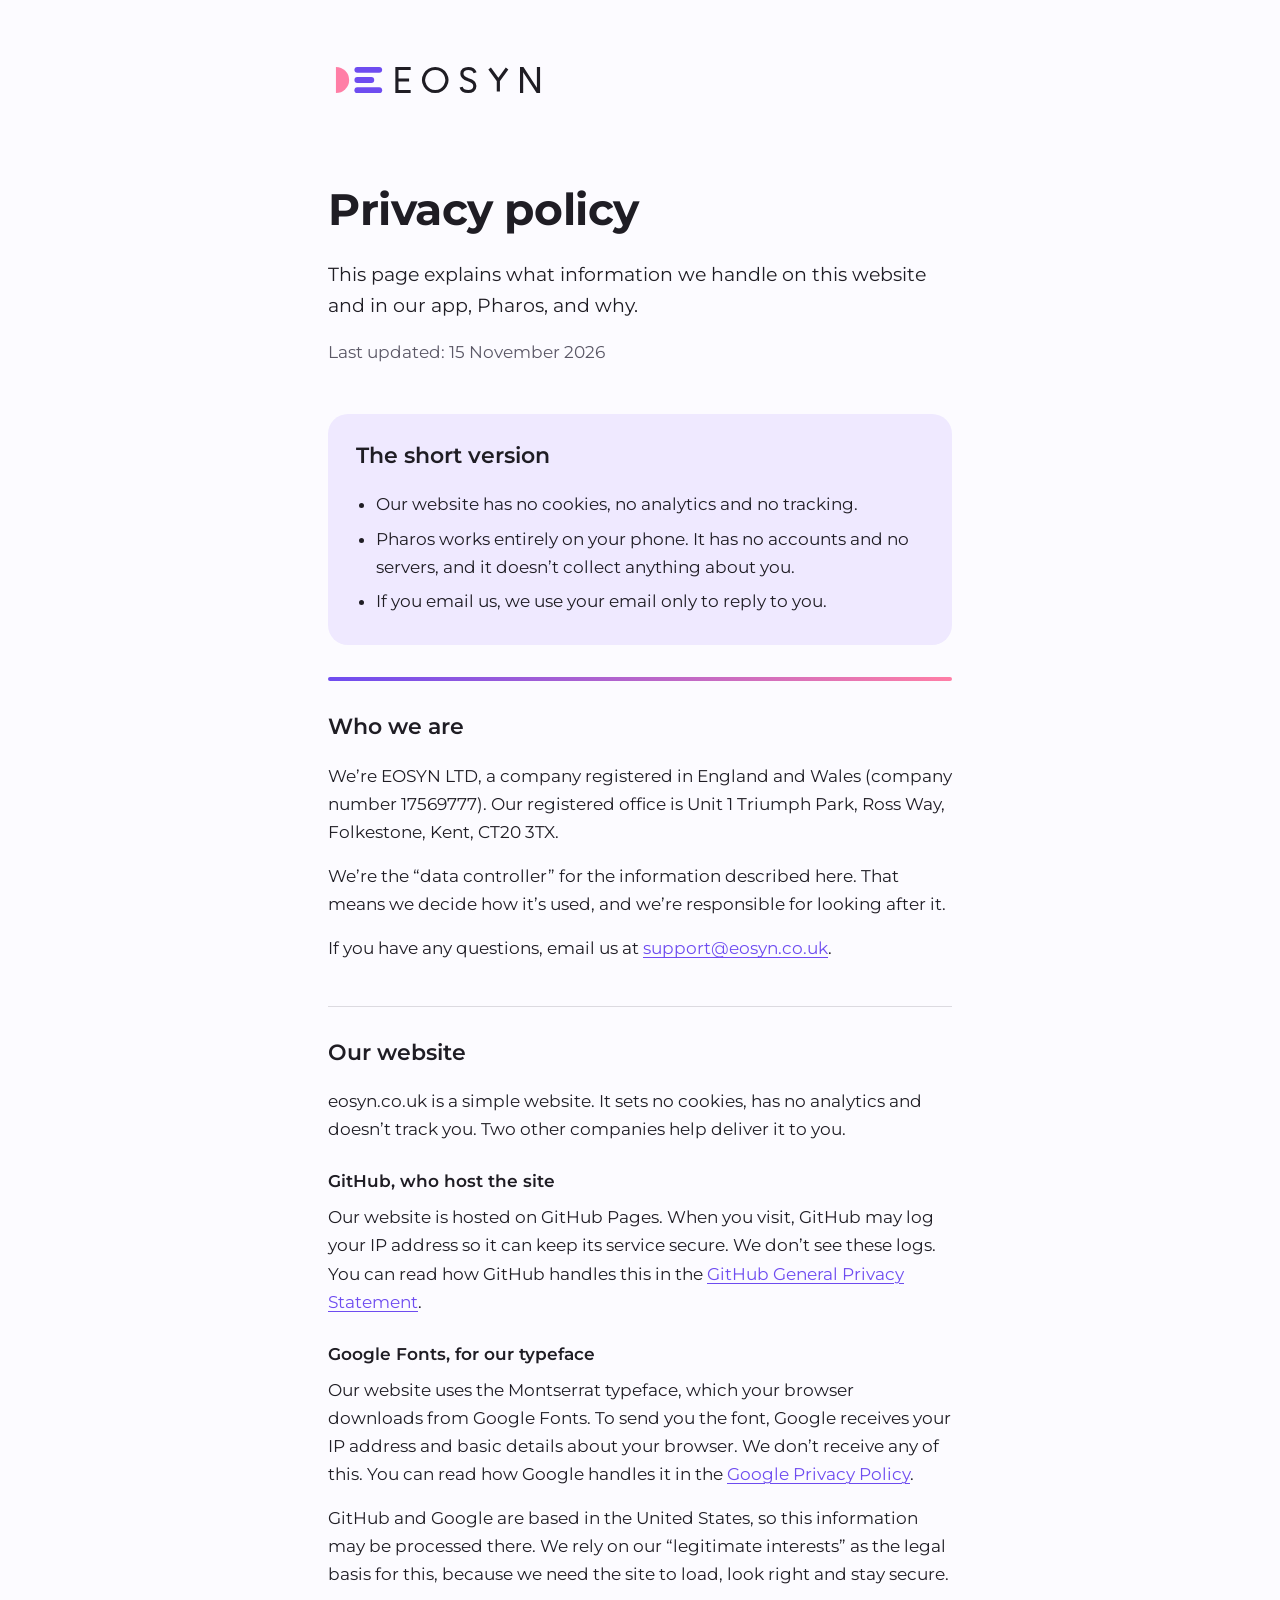
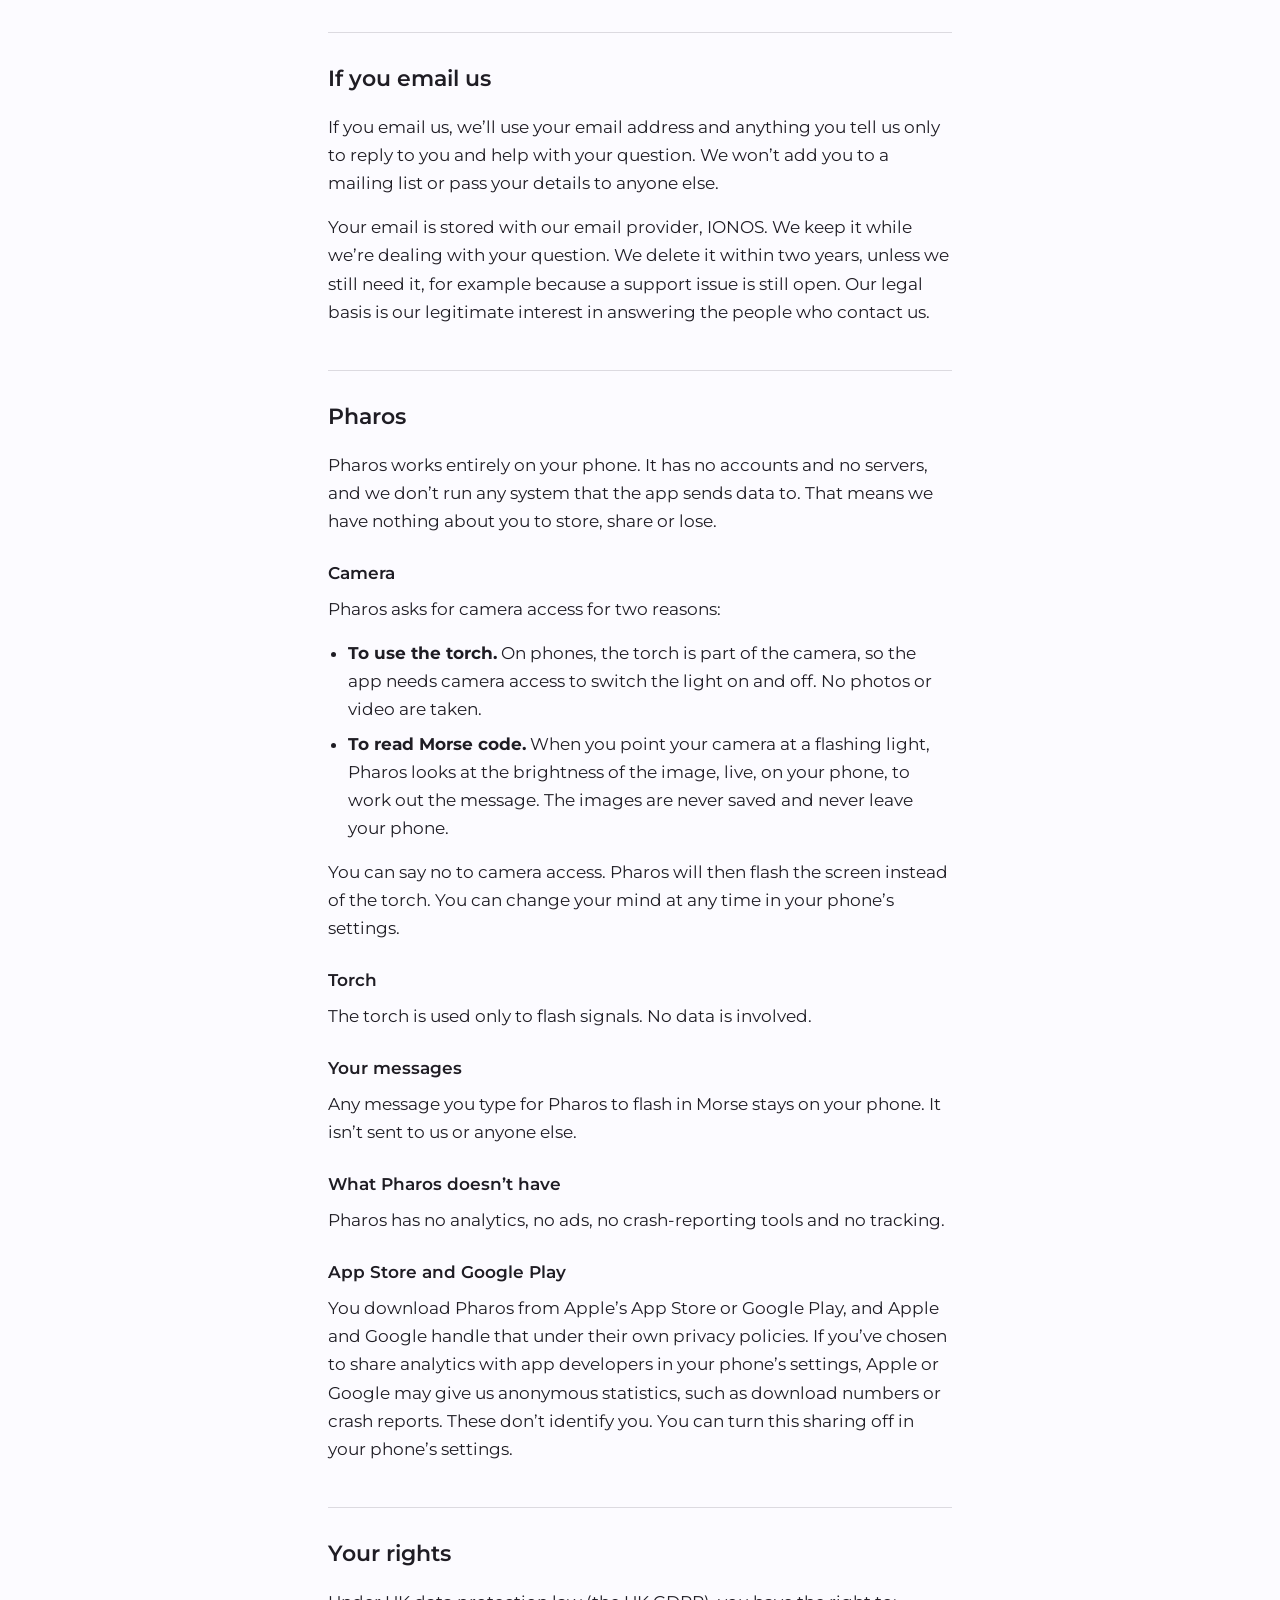
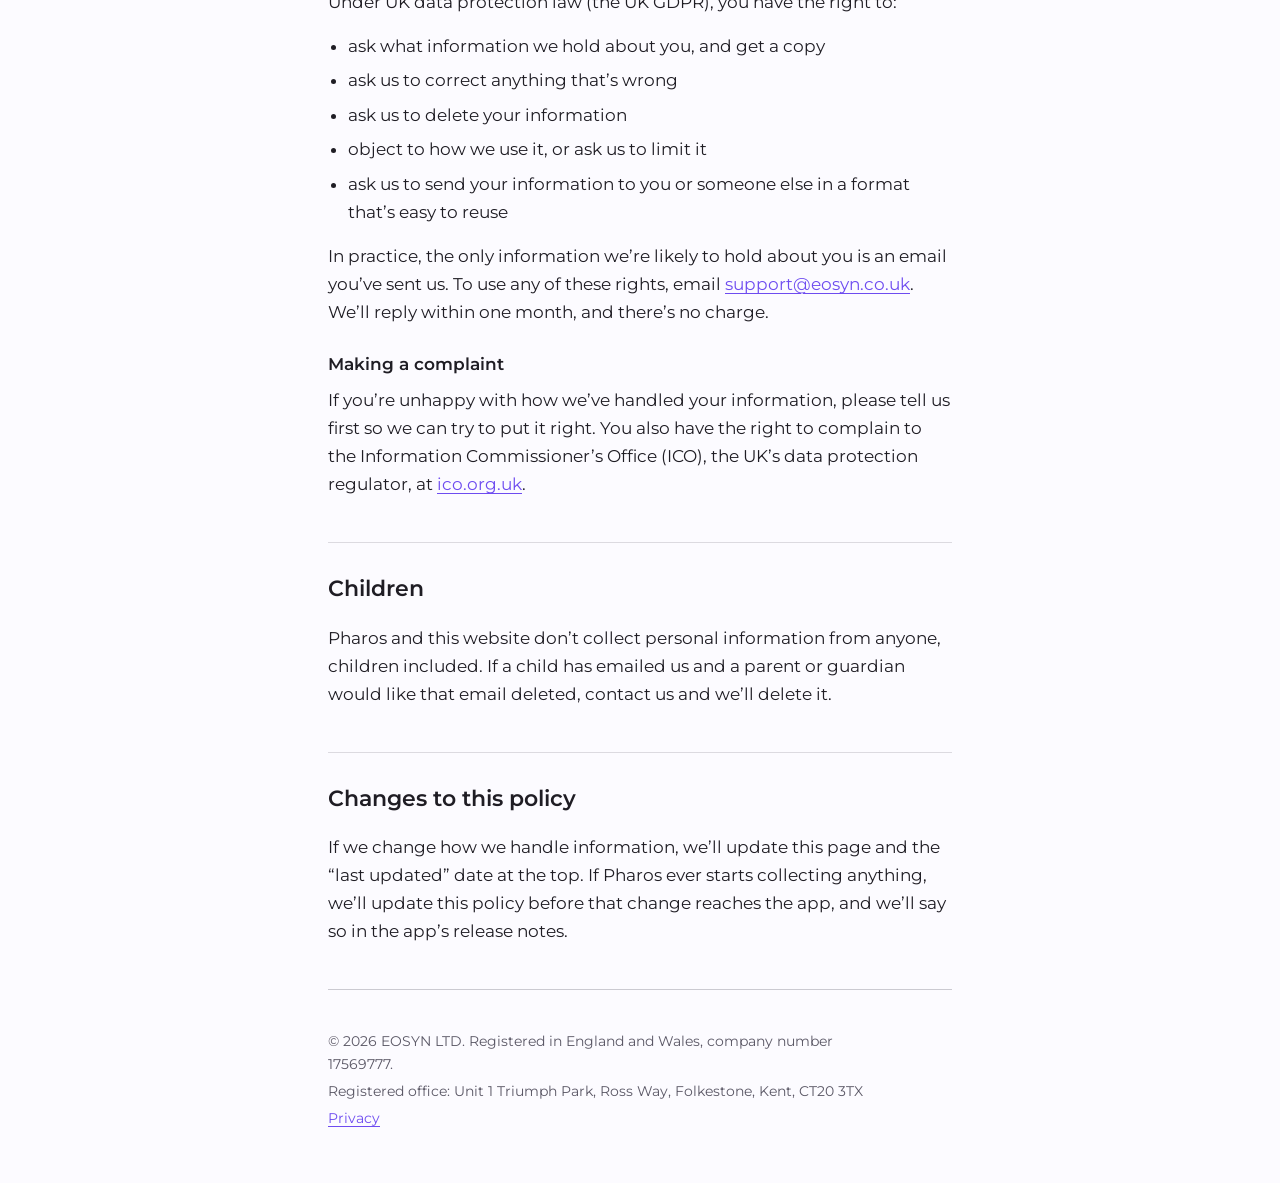
==== privacy/index.html @ 2a927d97 "feat: add privacy policy page at /privacy/ App Store and Google Play both need a privacy policy URL " ====
<!doctype html>
<html lang="en-GB">
<head>
  <meta charset="utf-8">
  <meta name="viewport" content="width=device-width, initial-scale=1, viewport-fit=cover">
  <title>Privacy policy – Eosyn</title>
  <meta name="description" content="How Eosyn handles your information on eosyn.co.uk and in our app, Pharos. The short version: we collect almost nothing.">
  <meta name="theme-color" content="#FCFBFF" media="(prefers-color-scheme: light)">
  <meta name="theme-color" content="#1F1D24" media="(prefers-color-scheme: dark)">

  <link rel="icon" href="../favicon.svg" type="image/svg+xml">
  <link rel="icon" href="../favicon.ico" sizes="any">
  <link rel="apple-touch-icon" href="../apple-touch-icon.png">
  <link rel="manifest" href="../site.webmanifest">

  <link rel="preconnect" href="https://fonts.googleapis.com">
  <link rel="preconnect" href="https://fonts.gstatic.com" crossorigin>
  <link href="https://fonts.googleapis.com/css2?family=Montserrat:wght@400;500;600;700&display=swap" rel="stylesheet">

  <link rel="stylesheet" href="../styles.css">
</head>
<body>
  <div class="wrap">
    <header>
      <a class="logo" href="../" aria-label="Eosyn home">
        <picture>
          <source srcset="../brand/eosyn-logo-for-dark-backgrounds.svg" media="(prefers-color-scheme: dark)">
          <img src="../brand/eosyn-logo-for-light-backgrounds.svg" alt="Eosyn" width="833" height="244">
        </picture>
      </a>
    </header>

    <main class="doc">
      <div class="intro">
        <h1>Privacy policy</h1>
        <p class="lead">This page explains what information we handle on this website and in our app, Pharos, and why.</p>
        <p class="muted">Last updated: 15 November 2026</p>
      </div>

      <div class="summary">
        <h2>The short version</h2>
        <ul>
          <li>Our website has no cookies, no analytics and no tracking.</li>
          <li>Pharos works entirely on your phone. It has no accounts and no servers, and it doesn’t collect anything about you.</li>
          <li>If you email us, we use your email only to reply to you.</li>
        </ul>
      </div>

      <hr class="horizon">

      <section aria-labelledby="who">
        <h2 id="who">Who we are</h2>
        <p>We’re EOSYN LTD, a company registered in England and Wales (company number 17569777). Our registered office is Unit 1 Triumph Park, Ross Way, Folkestone, Kent, CT20 3TX.</p>
        <p>We’re the “data controller” for the information described here. That means we decide how it’s used, and we’re responsible for looking after it.</p>
        <p>If you have any questions, email us at <a href="mailto:support@eosyn.co.uk">support@eosyn.co.uk</a>.</p>
      </section>

      <section aria-labelledby="website">
        <h2 id="website">Our website</h2>
        <p>eosyn.co.uk is a simple website. It sets no cookies, has no analytics and doesn’t track you. Two other companies help deliver it to you.</p>

        <h3>GitHub, who host the site</h3>
        <p>Our website is hosted on GitHub Pages. When you visit, GitHub may log your IP address so it can keep its service secure. We don’t see these logs. You can read how GitHub handles this in the <a href="https://docs.github.com/en/site-policy/privacy-policies/github-general-privacy-statement">GitHub General Privacy Statement</a>.</p>

        <h3>Google Fonts, for our typeface</h3>
        <p>Our website uses the Montserrat typeface, which your browser downloads from Google Fonts. To send you the font, Google receives your IP address and basic details about your browser. We don’t receive any of this. You can read how Google handles it in the <a href="https://policies.google.com/privacy">Google Privacy Policy</a>.</p>

        <p>GitHub and Google are based in the United States, so this information may be processed there. We rely on our “legitimate interests” as the legal basis for this, because we need the site to load, look right and stay secure.</p>
      </section>

      <section aria-labelledby="email">
        <h2 id="email">If you email us</h2>
        <p>If you email us, we’ll use your email address and anything you tell us only to reply to you and help with your question. We won’t add you to a mailing list or pass your details to anyone else.</p>
        <p>Your email is stored with our email provider, IONOS. We keep it while we’re dealing with your question. We delete it within two years, unless we still need it, for example because a support issue is still open. Our legal basis is our legitimate interest in answering the people who contact us.</p>
      </section>

      <section aria-labelledby="pharos">
        <h2 id="pharos">Pharos</h2>
        <p>Pharos works entirely on your phone. It has no accounts and no servers, and we don’t run any system that the app sends data to. That means we have nothing about you to store, share or lose.</p>

        <h3>Camera</h3>
        <p>Pharos asks for camera access for two reasons:</p>
        <ul>
          <li><strong>To use the torch.</strong> On phones, the torch is part of the camera, so the app needs camera access to switch the light on and off. No photos or video are taken.</li>
          <li><strong>To read Morse code.</strong> When you point your camera at a flashing light, Pharos looks at the brightness of the image, live, on your phone, to work out the message. The images are never saved and never leave your phone.</li>
        </ul>
        <p>You can say no to camera access. Pharos will then flash the screen instead of the torch. You can change your mind at any time in your phone’s settings.</p>

        <h3>Torch</h3>
        <p>The torch is used only to flash signals. No data is involved.</p>

        <h3>Your messages</h3>
        <p>Any message you type for Pharos to flash in Morse stays on your phone. It isn’t sent to us or anyone else.</p>

        <h3>What Pharos doesn’t have</h3>
        <p>Pharos has no analytics, no ads, no crash-reporting tools and no tracking.</p>

        <h3>App Store and Google Play</h3>
        <p>You download Pharos from Apple’s App Store or Google Play, and Apple and Google handle that under their own privacy policies. If you’ve chosen to share analytics with app developers in your phone’s settings, Apple or Google may give us anonymous statistics, such as download numbers or crash reports. These don’t identify you. You can turn this sharing off in your phone’s settings.</p>
      </section>

      <section aria-labelledby="rights">
        <h2 id="rights">Your rights</h2>
        <p>Under UK data protection law (the UK GDPR), you have the right to:</p>
        <ul>
          <li>ask what information we hold about you, and get a copy</li>
          <li>ask us to correct anything that’s wrong</li>
          <li>ask us to delete your information</li>
          <li>object to how we use it, or ask us to limit it</li>
          <li>ask us to send your information to you or someone else in a format that’s easy to reuse</li>
        </ul>
        <p>In practice, the only information we’re likely to hold about you is an email you’ve sent us. To use any of these rights, email <a href="mailto:support@eosyn.co.uk">support@eosyn.co.uk</a>. We’ll reply within one month, and there’s no charge.</p>

        <h3>Making a complaint</h3>
        <p>If you’re unhappy with how we’ve handled your information, please tell us first so we can try to put it right. You also have the right to complain to the Information Commissioner’s Office (ICO), the UK’s data protection regulator, at <a href="https://ico.org.uk">ico.org.uk</a>.</p>
      </section>

      <section aria-labelledby="children">
        <h2 id="children">Children</h2>
        <p>Pharos and this website don’t collect personal information from anyone, children included. If a child has emailed us and a parent or guardian would like that email deleted, contact us and we’ll delete it.</p>
      </section>

      <section aria-labelledby="changes">
        <h2 id="changes">Changes to this policy</h2>
        <p>If we change how we handle information, we’ll update this page and the “last updated” date at the top. If Pharos ever starts collecting anything, we’ll update this policy before that change reaches the app, and we’ll say so in the app’s release notes.</p>
      </section>
    </main>

    <footer>
      <p>© <span id="year">2026</span> EOSYN LTD. Registered in England and Wales, company number 17569777.</p>
      <p>Registered office: Unit 1 Triumph Park, Ross Way, Folkestone, Kent, CT20 3TX</p>
      <p><a href="../privacy/">Privacy</a></p>
    </footer>
  </div>

  <script>
    document.getElementById("year").textContent = new Date().getFullYear();
  </script>
</body>
</html>
---- styles.css ----
/* Brand tokens from docs/brand.md */
:root {
  --eosyn-main: #1F1D24;
  --eosyn-primary: #6E4CF0;
  --eosyn-sunrise: #FF7EA6;
  --eosyn-soft: #EFE9FF;
  --eosyn-base: #FCFBFF;
  --eosyn-gradient: linear-gradient(90deg, #6E4CF0, #FF7EA6);

  --bg: var(--eosyn-base);
  --text: var(--eosyn-main);
  --muted: #5B5866;
  --link: var(--eosyn-primary);
  --panel: var(--eosyn-soft);

  color-scheme: light;
  box-sizing: border-box;
  padding-top: env(safe-area-inset-top, 0px);
  padding-bottom: env(safe-area-inset-bottom, 0px);
}

/* Dark mode: Sunrise on Main passes AA for text; Primary on Main doesn't, so links switch to Sunrise. */
@media (prefers-color-scheme: dark) {
  :root {
    --bg: var(--eosyn-main);
    --text: var(--eosyn-base);
    --muted: #B9B4C7;
    --link: var(--eosyn-sunrise);
    --panel: #2A2731;
    color-scheme: dark;
  }
}

*, *::before, *::after { box-sizing: inherit; }

html, body { margin: 0; }

body {
  background: var(--bg);
  color: var(--text);
  font-family: "Montserrat", "Segoe UI", Roboto, Helvetica, Arial, sans-serif;
  font-size: 1.0625rem;
  line-height: 1.65;
  -webkit-font-smoothing: antialiased;
}

.wrap {
  max-width: 42rem;
  margin: 0 auto;
  padding: 0 1.5rem;
}

header { padding: 3rem 0 0; }

.logo img {
  display: block;
  width: 220px;   /* comfortably above the 120px minimum in brand.md */
  height: auto;
}

.intro { padding: 4.5rem 0 3rem; }

h1 {
  font-size: clamp(2rem, 5vw, 2.75rem);
  font-weight: 700;
  line-height: 1.15;
  letter-spacing: -0.01em;
  margin: 0 0 1.5rem;
  max-width: 18ch;
}

p { margin: 0 0 1rem; max-width: 62ch; }

.lead { font-size: 1.1875rem; }

.muted { color: var(--muted); }

/* The one use of the sunrise gradient: a horizon line where the light comes up. */
.horizon {
  height: 4px;
  border-radius: 2px;
  background: var(--eosyn-gradient);
  border: 0;
  margin: 0;
  width: 100%;
}

section { padding: 3rem 0; }

h2 {
  font-size: 1.375rem;
  font-weight: 600;
  margin: 0 0 1rem;
}

.app {
  display: grid;
  grid-template-columns: 96px 1fr;
  gap: 1.5rem;
  align-items: start;
  background: var(--panel);
  border-radius: 20px;
  padding: 1.75rem;
}

.app img {
  width: 96px;
  height: 96px;
  border-radius: 22.37%;   /* matches the iOS icon mask, per the Pharos brand README */
  display: block;
}

.app h3 {
  font-size: 1.25rem;
  font-weight: 600;
  margin: 0 0 0.25rem;
}

.app .status {
  font-size: 0.9375rem;
  font-weight: 500;
  color: var(--muted);
  margin-bottom: 0.75rem;
}

.app p:last-child { margin-bottom: 0; }

a {
  color: var(--link);
  text-underline-offset: 0.2em;
  text-decoration-thickness: 1px;
}
a:hover { text-decoration-thickness: 2px; }
a:focus-visible {
  outline: 2px solid var(--link);
  outline-offset: 3px;
  border-radius: 2px;
}

.email {
  font-size: 1.1875rem;
  font-weight: 600;
}

footer {
  padding: 2.5rem 0 3rem;
  font-size: 0.875rem;
  color: var(--muted);
  border-top: 1px solid color-mix(in srgb, var(--muted) 30%, transparent);
}
footer p { margin: 0 0 0.25rem; }

@media (max-width: 30rem) {
  header { padding-top: 2rem; }
  .intro { padding-top: 3rem; }
  .logo img { width: 180px; }
  .app { grid-template-columns: 1fr; }
  .app img { width: 80px; height: 80px; }
}

/* Long-form pages (e.g. the privacy policy): tighter sections than the homepage, so a long page doesn't feel sparse. */
.doc .intro { padding-bottom: 2rem; }
.doc section { padding: 1.75rem 0; }
.doc section + section { border-top: 1px solid color-mix(in srgb, var(--muted) 20%, transparent); }
.doc h3 {
  font-size: 1.0625rem;
  font-weight: 600;
  margin: 1.5rem 0 0.5rem;
}
.doc ul { margin: 0 0 1rem; padding-left: 1.25rem; max-width: 62ch; }
.doc li { margin-bottom: 0.4rem; }
.summary {
  background: var(--panel);
  border-radius: 20px;
  padding: 1.5rem 1.75rem;
  margin-bottom: 2rem;
}
.summary ul { margin-bottom: 0; }
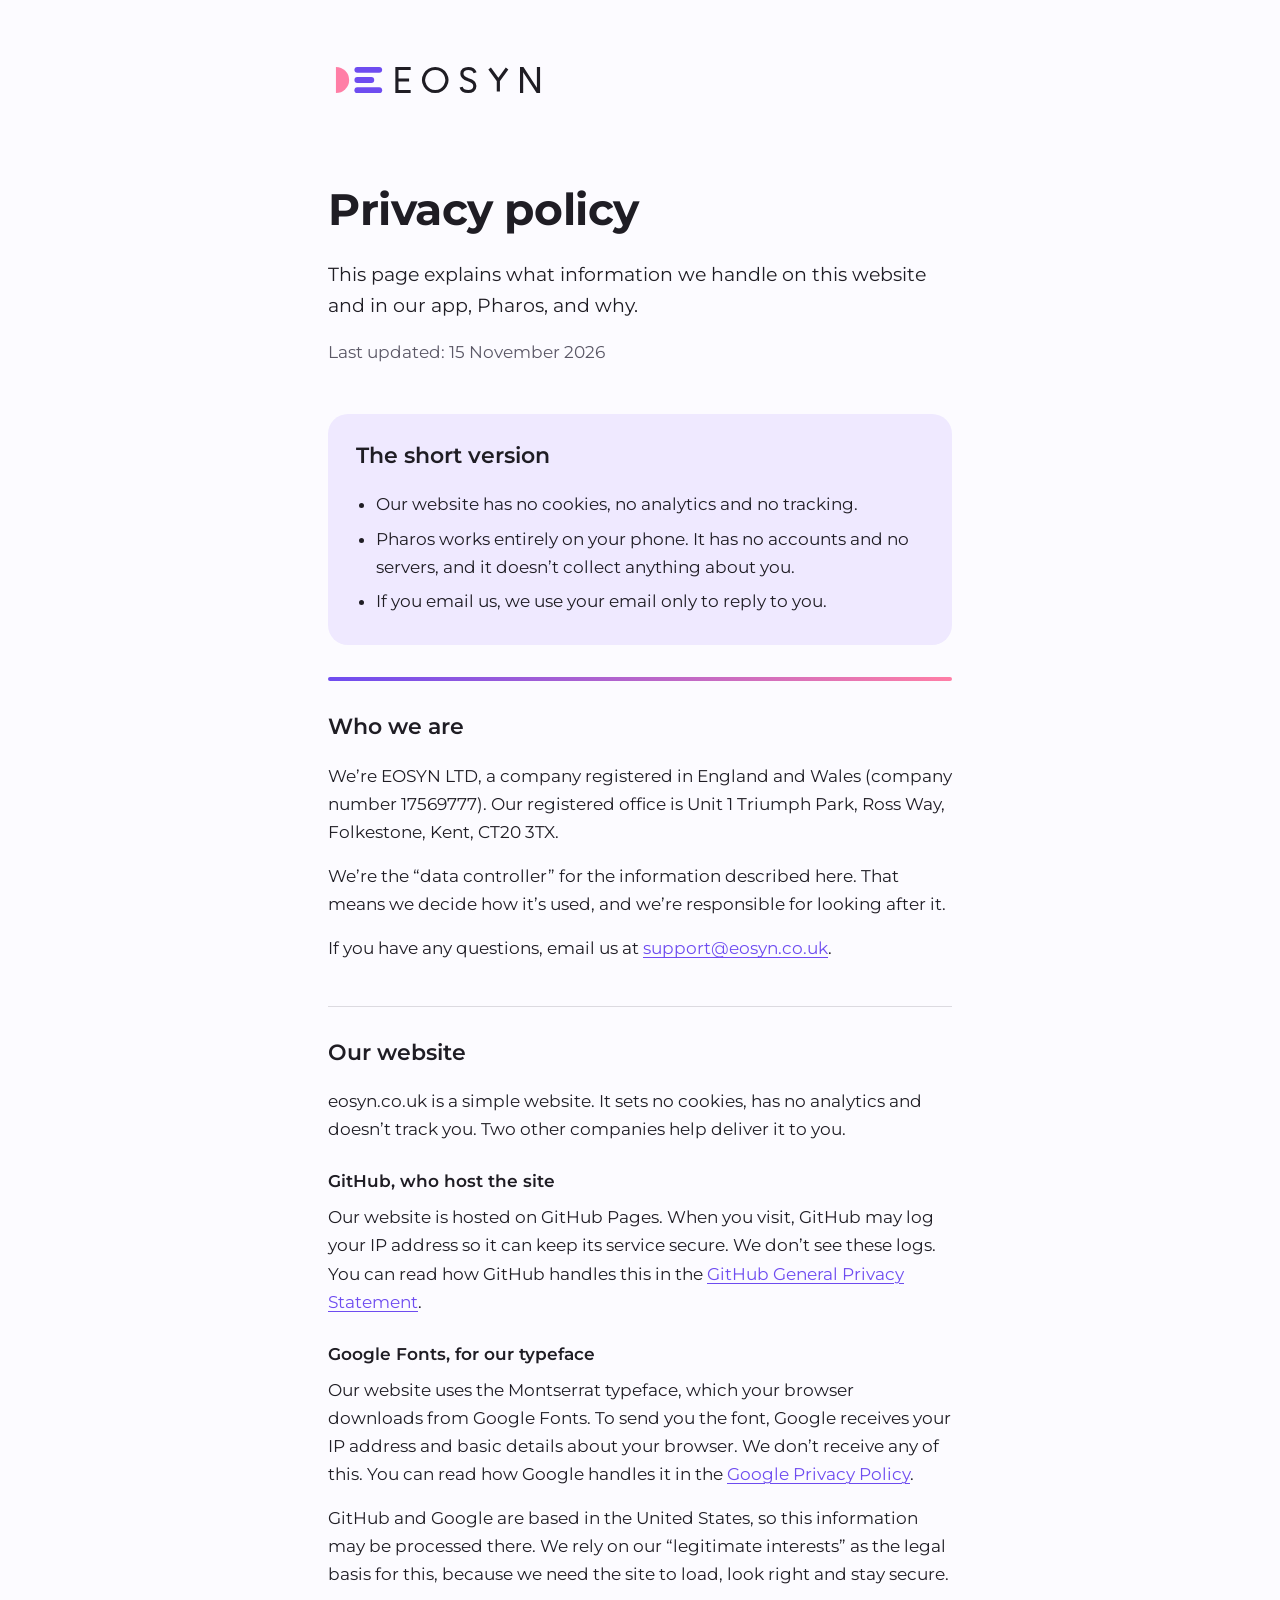
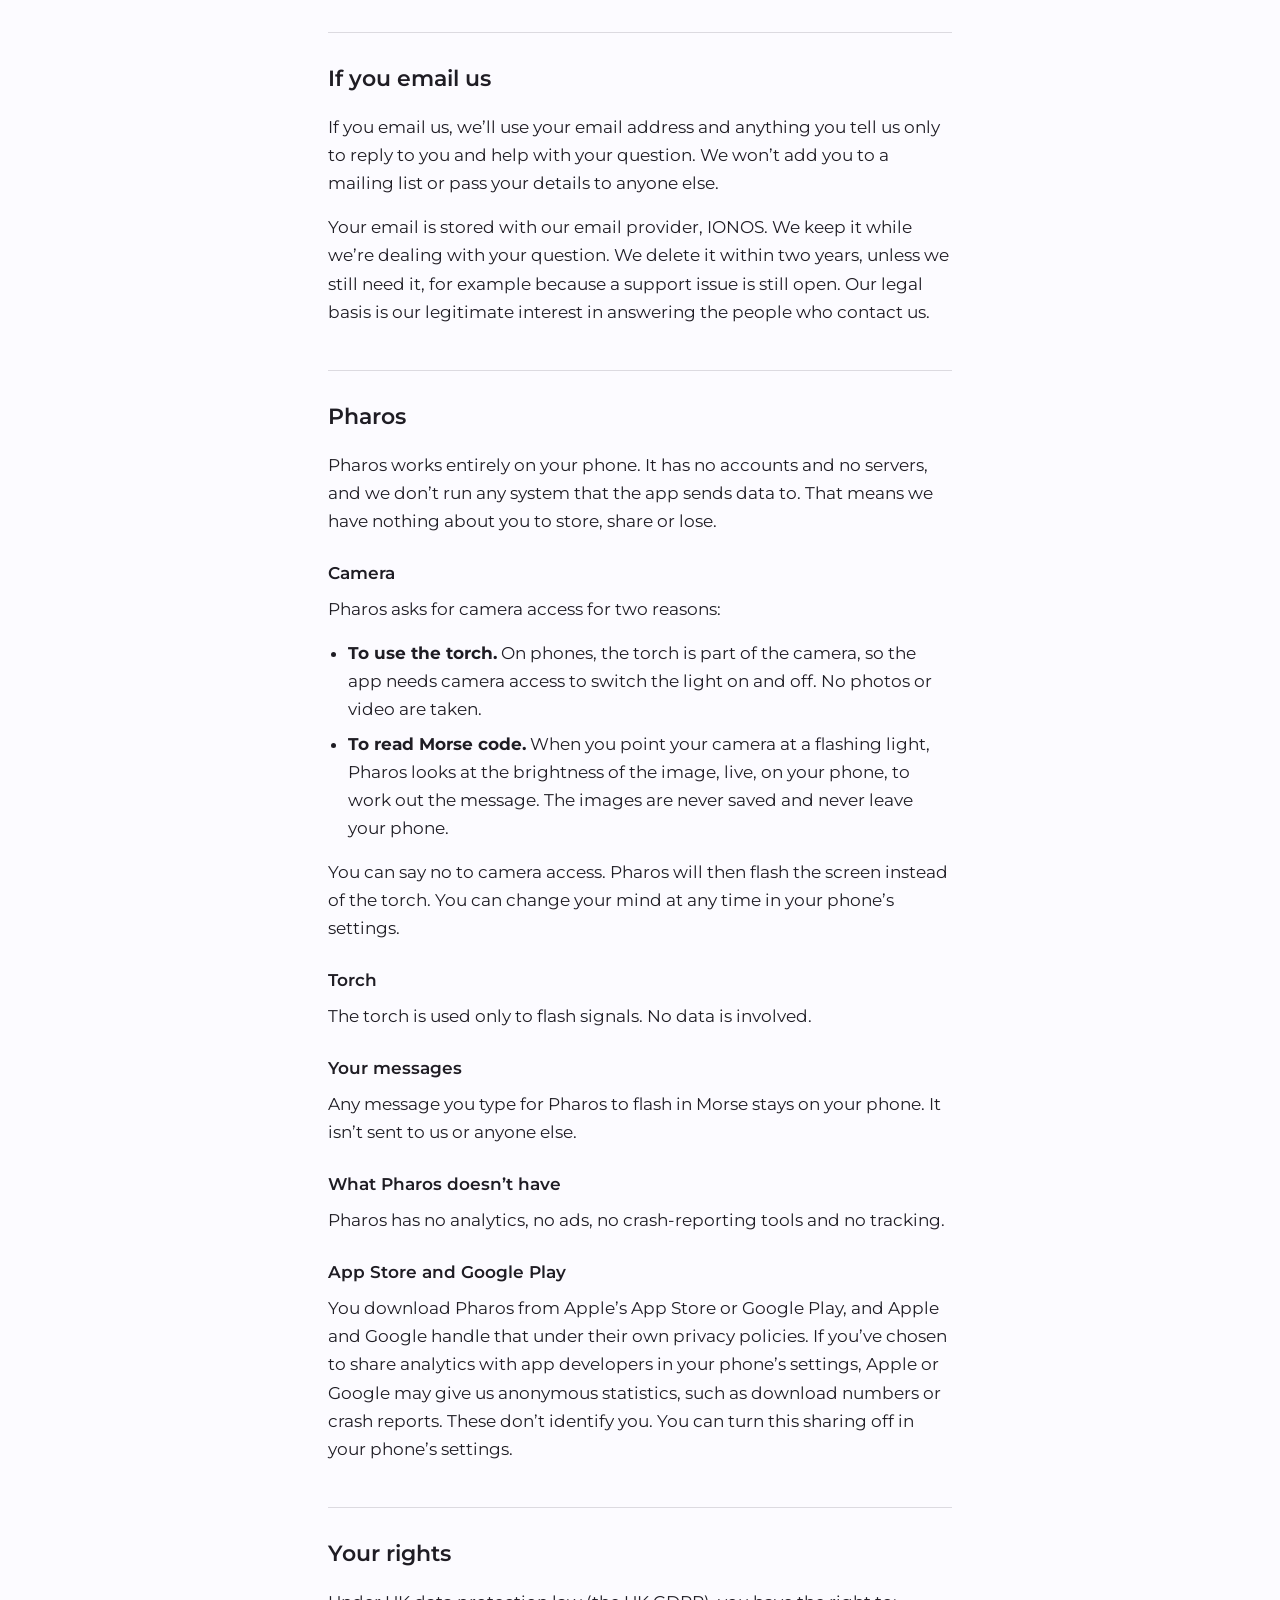
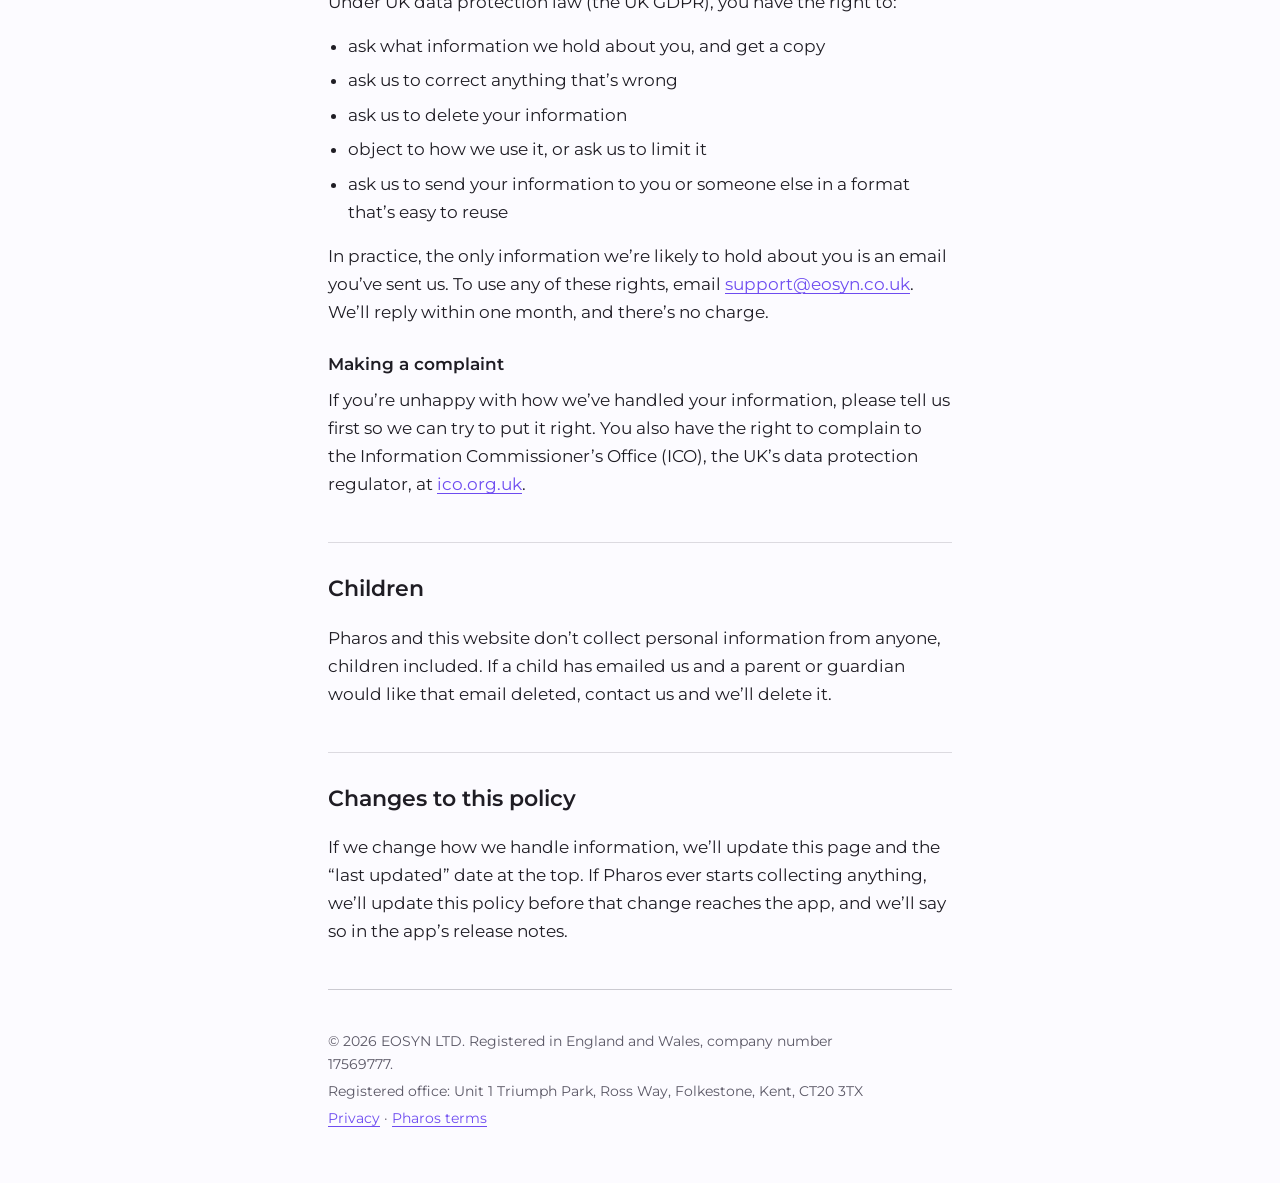
==== commit 801a5154: "feat: add Pharos terms of use page at /pharos/terms/ Content from the founders' pharos-terms.md, sty" ====
--- a/privacy/index.html
+++ b/privacy/index.html
@@ -129,7 +129,7 @@
     <footer>
       <p>© <span id="year">2026</span> EOSYN LTD. Registered in England and Wales, company number 17569777.</p>
       <p>Registered office: Unit 1 Triumph Park, Ross Way, Folkestone, Kent, CT20 3TX</p>
-      <p><a href="../privacy/">Privacy</a></p>
+      <p><a href="../privacy/">Privacy</a> · <a href="../pharos/terms/">Pharos terms</a></p>
     </footer>
   </div>
 
